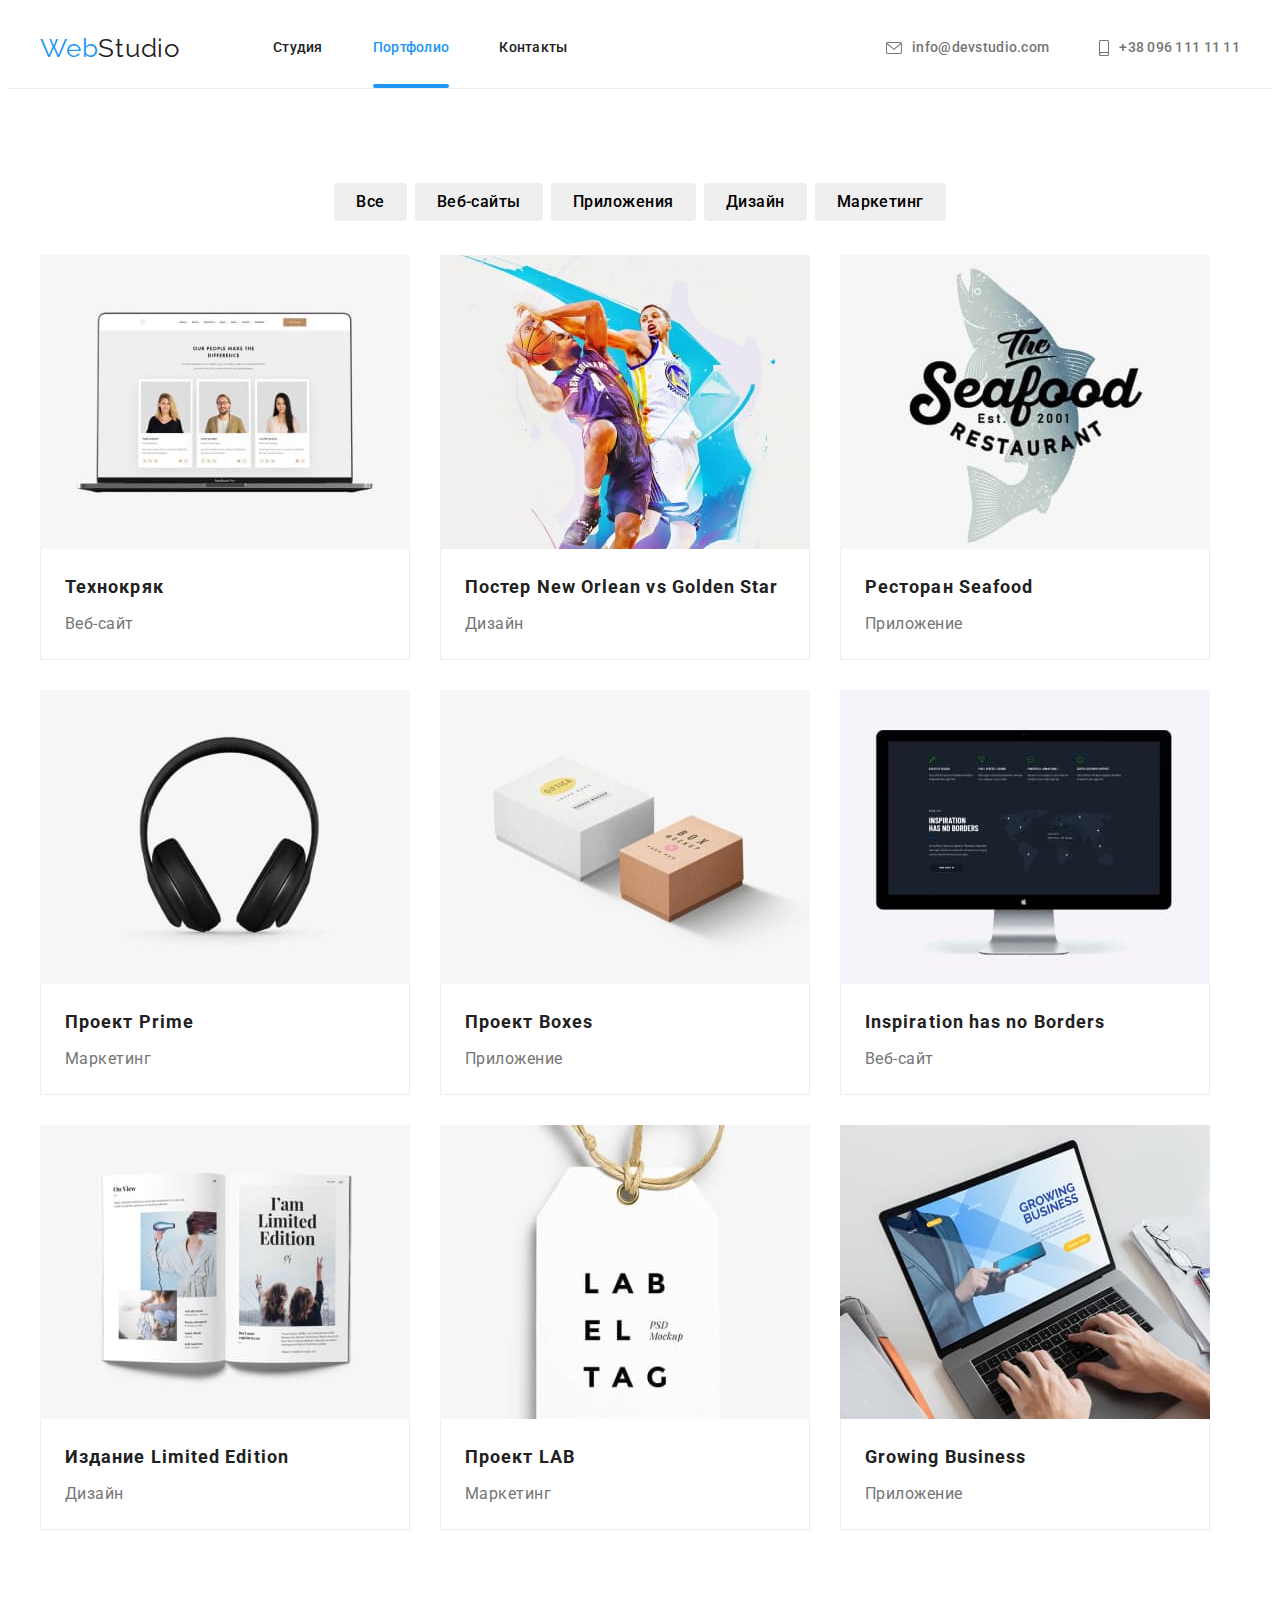
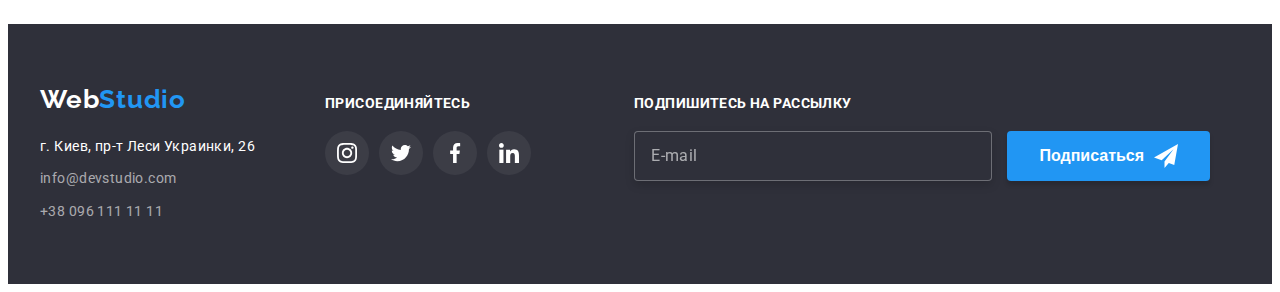
==== portfolio.html @ 56048e96 "compile to scss" ====
<!DOCTYPE html>
<html lang="ru">
<head>
    <meta charset="UTF-8">
    <meta http-equiv="X-UA-Compatible" content="IE=edge">
    <meta name="viewport" content="width=device-width, initial-scale=1.0">
    <title>Document</title>
    <link rel="preconnect" href="https://fonts.googleapis.com">
    <link rel="preconnect" href="https://fonts.gstatic.com" crossorigin>
    <link href="https://fonts.googleapis.com/css2?family=Raleway:wght@700&family=Roboto:wght@400;500;700;900&display=swap" rel="stylesheet">
    <link rel="stylesheet" href="https://cdnjs.cloudflare.com/ajax/libs/modern-normalize/1.1.0/modern-normalize.min.css" integrity="sha512-wpPYUAdjBVSE4KJnH1VR1HeZfpl1ub8YT/NKx4PuQ5NmX2tKuGu6U/JRp5y+Y8XG2tV+wKQpNHVUX03MfMFn9Q==" crossorigin="anonymous" referrerpolicy="no-referrer" />
    <link rel="stylesheet" href="./css/main.min.css">
</head>
<body class="page">
    <!--Шапка сайта-->
    <header class="page-header">
        <div class="container main-nav">
        <a href="/" class="logo link">
        <p lang="en"> <span class="logo-header">Web</span>Studio</p> 
        </a>
        <nav class="nav-list">
        <ul class="site-nav list">
            <li class="item"><a href="./index.html" class="link link-line">Студия</a></li>
            <li class="item"><a href="./portfolio.html" class="link link-line current" >Портфолио</a></li>  
            <li class="item"><a href="" class="link link-line" >Контакты</a></li>
        </ul>
        </nav>
        <ul class="phone-mail list">
            <li class="item" >
                <a class="mail-number link" href="mail:info@devstudio.com">
                    <svg class="icon-mail" width="16" height="12">
                        <use href="./images/sprite.svg#icon-envelope">
                        </use>
                    </svg>
                    info@devstudio.com</a>
            </li>
            <li class="item">
                <a class="mail-number link" href="tel:380961111111">
                        <svg class="icon-mail" width="10" height="16">
                            <use href="./images/sprite.svg#icon-smartphone">
                            </use>
                        </svg>+38 096 111 11 11</a>
            </li>
        </ul>
        </div>
    </header>
    <main>
        <!-- Фильтр -->
            <section class="section">
                <div class="container">
                <h1 hidden>portfolio</h1>
                    <ul class="button-list list">
                        <li  class="btn">
                            <button class="buttons" type="button">Все</button>
                        </li>
                        <li class="btn">
                            <button class="buttons" type="button">Веб-сайты</button>
                        </li>
                        <li class="btn">
                            <button class="buttons" type="button">Приложения</button>
                        </li>
                        <li class="btn">
                            <button class="buttons" type="button">Дизайн</button>
                        </li>
                        <li class="btn">
                            <button class="buttons" type="button">Маркетинг</button>
                        </li>
                    </ul>
        <!-- Галерея -->
            <ul class="galerry-list list">
                <li class="gallery">
                    <a class="links flex-elements" href="">
                    <div class="links-img">
                    <img src="./images-portfolio/image.jpg" alt="фото технокряк" width="370" height="294">
                    <p class="overlay">
                        Ресурс предлагает комплексные предложения с разным уровнем функционала и сервисов. Все это позволит посетителю получить исчерпывающие сведения о компании или частном лице.                    
                    </p>
                    </div>
                    <div class="names-pic">
                    <h3 class="name-pic">Технокряк</h3> 
                    <p class="kind-bussines">Веб-сайт</p>
                    </div>
                </a>
                </li>
                <li class="gallery"><a class="links flex-elements" href="">
                    <div class="links-img">
                    <img src="./images-portfolio/image1.jpg" alt="постер нба" width="370" height="294">
                    <p class="overlay">
                        Ресурс предлагает комплексные предложения с разным уровнем функционала и сервисов. Все это позволит посетителю получить исчерпывающие сведения о компании или частном лице.                    
                    </p>
                </div>
                    <div class="names-pic">
                    <h3 class="name-pic">Постер New Orlean vs Golden Star</h3>
                    <p class="kind-bussines">Дизайн</p>
                    </div>
                </a>
                </li>
                <li class="gallery"><a class="links flex-elements" href="">
                    <div class="links-img">
                    <img src="./images-portfolio/image2.jpg" alt="ресторан рыбный" width="370" height="294">
                    <p class="overlay">
                        Ресурс предлагает комплексные предложения с разным уровнем функционала и сервисов. Все это позволит посетителю получить исчерпывающие сведения о компании или частном лице.                    
                    </p>
                </div>
                    <div class="names-pic">
                    <h3 class="name-pic">Ресторан Seafood</h3>
                    <p class="kind-bussines" >Приложение</p>
                    </div>
                </a>
                </li>
                <li class="gallery"><a class="links flex-elements" href="">
                    <div class="links-img">
                    <img src="./images-portfolio/image3.jpg" alt="фото наушники" width="370" height="294">
                    <p class="overlay">
                        Ресурс предлагает комплексные предложения с разным уровнем функционала и сервисов. Все это позволит посетителю получить исчерпывающие сведения о компании или частном лице.                    
                    </p>
                </div>
                    <div class="names-pic">
                    <h3 class="name-pic">Проект Prime</h3>
                    <p class="kind-bussines" >Маркетинг</p>
                    </div>
                </a>
                </li>
                <li class="gallery"><a class="links flex-elements" href="">
                    <div class="links-img">
                    <img src="./images-portfolio/image4.jpg" alt="коробки" width="370" height="294">
                    <p class="overlay">
                        Ресурс предлагает комплексные предложения с разным уровнем функционала и сервисов. Все это позволит посетителю получить исчерпывающие сведения о компании или частном лице.                    
                    </p>
                </div>
                    <div class="names-pic">
                    <h3 class="name-pic">Проект Boxes</h3>
                    <p class="kind-bussines" >Приложение</p>
                    </div>
                </a>
                </li>
                <li class="gallery"><a class="links flex-elements" href="">
                    <div class="links-img">
                    <img src="./images-portfolio/image5.jpg" alt="компютер" width="370" height="294">
                    <p class="overlay">
                        Ресурс предлагает комплексные предложения с разным уровнем функционала и сервисов. Все это позволит посетителю получить исчерпывающие сведения о компании или частном лице.                    
                    </p>
                </div>
                    <div class="names-pic">
                    <h3 class="name-pic">Inspiration has no Borders</h3>
                    <p class="kind-bussines" >Веб-сайт</p>
                    </div>
                </a>
                </li>
                <li class="gallery"><a class="links flex-elements" href="">
                    <div class="links-img">
                    <img src="./images-portfolio/image6.jpg" alt="издание" width="370" height="294">
                    <p class="overlay">
                        Ресурс предлагает комплексные предложения с разным уровнем функционала и сервисов. Все это позволит посетителю получить исчерпывающие сведения о компании или частном лице.                    
                    </p>
                </div>
                    <div class="names-pic">
                    <h3 class="name-pic">Издание Limited Edition</h3>
                    <p class="kind-bussines" >Дизайн</p>
                    </div>
                </a>
                </li>
                <li class="gallery"><a class="links flex-elements" href="">
                    <div class="links-img">
                    <img src="./images-portfolio/image7.jpg" alt="проект лаб" width="370" height="294">
                    <p class="overlay">
                        Ресурс предлагает комплексные предложения с разным уровнем функционала и сервисов. Все это позволит посетителю получить исчерпывающие сведения о компании или частном лице.                    
                    </p>
                </div>
                    <div class="names-pic">
                    <h3 class="name-pic">Проект LAB</h3>
                    <p class="kind-bussines" >Маркетинг</p>
                    </div>
                </a>
                </li>
                <li class="gallery"><a class="links flex-elements" href="">
                    <div class="links-img">
                    <img src="./images-portfolio/image8.jpg" alt="фото ноутбука" width="370" height="294">
                    <p class="overlay">
                        Ресурс предлагает комплексные предложения с разным уровнем функционала и сервисов. Все это позволит посетителю получить исчерпывающие сведения о компании или частном лице.                    
                    </p>
                    </div>
                    <div class="names-pic">
                    <h3 class="name-pic">Growing Business</h3>
                    <p class="kind-bussines" >Приложение</p>
                    </div>
                </a>
                </li>
            </ul>
        </div>
        </section>
    </main>
    <footer class="footer">
        <div class="container foot-container">
            <div class="logo-adress-div">
        <a href="/" class="logo-footer">
            <p lang="en"> <span class="accentlogo">Web</span>Studio</p> 
        </a>
        <address class="adresses">
            <a class="street-adress link" href="https://www.google.com.ua/maps/place/%D0%B1%D1%83%D0%BB.+%D0%9B%D0%B5%D1%81%D0%B8+%D0%A3%D0%BA%D1%80%D0%B0%D0%B8%D0%BD%D0%BA%D0%B8,+26,+%D0%9A%D0%B8%D0%B5%D0%B2,+02000/@50.4258152,30.5366192,16.56z/data=!4m5!3m4!1s0x40d4cf0e033ecbe9:0x57a4dffefec77da0!8m2!3d50.4265807!4d30.5383858">
                г. Киев, пр-т Леси Украинки, 26 
            </a>
            <a href="mail:info@devstudio.com" class="contacts-footer link">info@devstudio.com</a>
            <a href="tel:380961111111" class="contacts-footer link">+38 096 111 11 11</a>
        </address>
            </div>
        <div class="come-links">
            <h2 class="come-in">присоединяйтесь</h2>
        <ul class="social-list list footer-list">
            <li class="social-list-item-footer">
                <a class="social-list-link-footer" href="">
                <svg class="social-list-icon-footer" width="20" height="20">
                    <use href="images/sprite.svg#icon-instagram">
                    </use>
                </svg>
                </a>
            </li>
            <li class="social-list-item-footer">
                <a class="social-list-link-footer" href="">
                <svg class="social-list-icon-footer" width="20" height="20">
                    <use href="images/sprite.svg#icon-twitter">
                    </use>
                </svg>
                </a>
            </li>
            <li class="social-list-item-footer">
                <a class="social-list-link-footer" href="">
                <svg class="social-list-icon-footer" width="20" height="20">
                    <use href="images/sprite.svg#icon-facebook">
                    </use>
                </svg>
                </a>
            </li>
            <li class="social-list-item-footer">
                <a class="social-list-link-footer" href="">
                <svg class="social-list-icon-footer" width="20" height="20">
                    <use href="images/sprite.svg#icon-linkedin">
                    </use>
                </svg>
                </a>
            </li>
        </ul>
        </div>
        <div class="contacts-footer">
            <form class="email-form">
                <p class="subscribe">Подпишитесь на рассылку</p>
                <label class="contact-form-email">
                    <input name="user-email" class="contact-form-input-email" placeholder="E-mail" type="text">
                </label>
                <button class="button-footer" type="button">Подписаться</button>
            </form>
        </div>
    </div>
    </footer>
</body>
</html>
---- css/main.min.css ----
:root{--primary-font-family: "Roboto", sans-serif;--secondary-font-family: "Raleway", sans-serif;--primary-text-color: #212121;--secondary-text-color: #757575;--primary-white-color: #FFFFFF;--primary-bcg-color: #2F303A;--accent-color: #2196F3;--secondary-accent-color: #188CE8;--secondary-bcg-color: #F5F4FA;--primary-border-color: #EEEEEE;--primary-icon-color: #AFB1B8}.visually-hidden{position:absolute;width:1px;height:1px;margin:-1px;border:0;padding:0;white-space:nowrap;clip-path:inset(100%);clip:rect(0 0 0 0);overflow:hidden}h1,h2,h3,h4,h5,h6,p,ul{margin-top:0;margin-bottom:0;padding-left:0}img{display:block}.adresses{display:flex;flex-direction:column;font-style:normal;margin-top:20px}.list{padding:0;margin:0;list-style:none}.link{text-decoration:none}.section{padding-top:94px;padding-bottom:94px}.container{margin-left:auto;margin-right:auto;width:1200px;padding:0 15px}.logo{color:var(--primary-text-color);font-family:Raleway, sans-serif;font-size:26px;line-height:1.19;letter-spacing:0.03em;text-decoration:none}.logo-header{color:var(--accent-color);text-decoration:none}.button{color:var(--primary-white-color);background-color:var(--accent-color);font-weight:bold;font-size:16px;line-height:1.87;text-align:center;cursor:pointer;box-shadow:0px 4px 4px rgba(0,0,0,0.15);border-radius:4px;padding:10px 32px;min-width:200px;border:none}.button:hover,.button:focus{transition:500ms cubic-bezier(0.4, 0, 0.2, 1);background-color:var(--secondary-accent-color)}.social-list{justify-content:center;display:flex}.social-list-link{display:flex;align-items:center;justify-content:center;width:44px;height:44px;background-color:var(--primary-white-color);border-radius:50%;transition:background-color 250ms cubic-bezier(0.4, 0, 0.2, 1)}.social-list-item:not(:last-child){margin-right:10px}.social-list-icon{fill:var(--primary-icon-color);transition:fill 250ms cubic-bezier(0.4, 0, 0.2, 1)}.social-list-link:hover,.social-list-link:focus{transition:250ms cubic-bezier(0.4, 0, 0.2, 1);background-color:var(--accent-color)}.social-list-link:hover .social-list-icon,.social-list-link:focus .social-list-icon{transition:250ms cubic-bezier(0.4, 0, 0.2, 1);fill:var(--primary-white-color)}.hero-title{color:var(--primary-white-color);font-weight:900;font-size:44px;line-height:1.36;text-align:center;letter-spacing:0.06em;text-transform:uppercase;width:696px;margin:0 auto;margin-bottom:30px}.title{margin-top:0;margin-bottom:10px;color:var(--primary-text-color);font-weight:bold;letter-spacing:0.03em;text-transform:uppercase;font-size:14px}.text{margin-top:0;margin-bottom:0;font-size:14px;line-height:1.7;letter-spacing:0.03em}.page{background-color:var(--primary-white-color);color:var(--secondary-text-color);font-family:var(--primary-font-family);font-size:14px;line-height:1.14;letter-spacing:0.02em}.page-header{border-bottom:1px solid #ECECEC}.main-nav{display:flex;align-items:center}.site-nav .link:hover,.site-nav .link:focus{color:var(--accent-color)}.site-nav .link .current{color:var(--accent-color)}.site-nav .item:not(:last-child){margin-right:50px}.site-nav{display:flex;font-weight:500;letter-spacing:0.02em;text-decoration:none}.nav-list{margin-left:93px}.mail-number{display:flex;color:var(--secondary-text-color);font-weight:500;text-decoration:none;padding-top:32px;padding-bottom:32px;display:flex;align-items:center;transition:color 250ms cubic-bezier(0.4, 0, 0.2, 1)}.mail-number:hover .icon-mail,.mail-number:focus .icon-mail{fill:var(--accent-color)}.mail-number:hover,.mail-number:focus{color:var(--accent-color);transition:250ms cubic-bezier(0.4, 0, 0.2, 1)}.phone-mail{display:flex;margin-left:auto}.phone-mail .item+.item{margin-left:50px}.item{display:flex;color:var(--secondary-text-color);align-items:center}.hero{text-align:center;background-color:var(--primary-bcg-color);padding:200px 0;max-width:1600px;height:600px;margin-left:auto;margin-right:auto;background-image:linear-gradient(to right, rgba(47,48,58,0.4), rgba(47,48,58,0.4)),url("../images/image hero.jpg");background-repeat:no-repeat;background-position:center;background-size:cover;background-color:#C4C4C4}.service-title{color:var(--primary-text-color);font-weight:bold;font-size:36px;line-height:1.17;text-align:center;letter-spacing:0.03em;text-decoration:none;margin-top:0;margin-bottom:50px}.team-title{color:var(--primary-text-color);background-color:var(--secondary-bcg-color);font-weight:bold;font-size:36px;line-height:1.17;text-align:center;letter-spacing:0.03em;margin-bottom:50px}.backdrop{position:fixed;top:0;left:0;width:100vw;height:100vh;background-color:rgba(0,0,0,0.2);transition:opacity 250ms cubic-bezier(0.4, 0, 0.2, 1),visibility 250ms cubic-bezier(0.4, 0, 0.2, 1)}.backdrop.is-hidden{opacity:0;visibility:hidden;pointer-events:none}.modal{position:absolute;top:50%;left:50%;transform:translate(-50%, -50%);width:528px;height:581px;background-color:#fff;padding:40px}.modal-close-btn{position:absolute;top:8px;right:8px;width:30px;height:30px;border-radius:50%;border:1px solid #0000001A;background-color:transparent;padding:0;display:flex;justify-content:center;align-items:center;cursor:pointer}.modal-close-icon:hover,.modal-close-icon:focus{fill:var(--accent-color)}.modal-close-btn:hover,.modal-close-btn:focus{fill:var(--accent-color)}.form-head{font-family:'Roboto';font-style:normal;font-weight:700;font-size:20px;line-height:23px;text-align:center;letter-spacing:0.03em;margin-bottom:12px;color:#212121}.contact-form-field{display:block;margin-bottom:10px}.contact-form-input{width:100%;height:40px;border:1px solid rgba(33,33,33,0.2);border-radius:4px;padding-left:42px;cursor:pointer;transition:border-color 250ms cubic-bezier(0.4, 0, 0.2, 1);margin-top:4px}.contact-form-input:hover,.contact-form-input:focus{outline:none;border-color:var(--accent-color)}.contact-form-input:hover+.contact-form-icon,.contact-form-input:focus+.contact-form-icon{fill:var(--accent-color)}.contact-form-input-wrapper{margin-top:4px;position:relative}.contact-form-checkbox-wrapper{margin-bottom:30px}.contact-form-icon{position:absolute;top:50%;left:12px;transform:translateY(-50%);transition:fill 250ms cubic-bezier(0.4, 0, 0.2, 1)}.contacts-name-modal{font-family:'Roboto';font-style:normal;font-weight:400;font-size:12px;line-height:14px;letter-spacing:0.01em;color:#757575}.contact-form-message{width:100%;height:120px;margin-top:4px;padding:12px 16px;resize:none;border:1px solid rgba(33,33,33,0.2);box-sizing:border-box;border-radius:4px;outline:none;transition:border-color 250ms cubic-bezier(0.4, 0, 0.2, 1)}.contact-form-message:hover,.contact-form-message:focus{border-color:var(--accent-color)}.contact-form-message::placeholder{font-family:'Roboto';font-style:normal;font-weight:400;font-size:12px;line-height:14px;letter-spacing:0.01em;color:rgba(117,117,117,0.5)}.contact-form-checkbox-label{display:flex;justify-content:center;font-family:'Roboto';font-style:normal;font-weight:400;font-size:14px;line-height:24px;display:flex;align-items:center;letter-spacing:0.03em;color:#757575}.contact-form-checkbox:checked+.contact-form-checkbox-label::before{background-image:url("../images/icon-check.svg");background-color:var(--accent-color)}.akt{color:var(--accent-color)}.contact-form-checkbox-label::before{border:2px solid #212121;display:inline-block;content:"";width:16px;height:16px;cursor:pointer;margin-right:8px}.contact-form-checkbox:focus+.contact-form-checkbox-label::before{border:2px solid var(--accent-color)}.contact-form-submit-btn{display:block;margin:0 auto;color:var(--primary-white-color);background-color:var(--accent-color);font-weight:bold;font-size:16px;line-height:1.87;text-align:center;cursor:pointer;box-shadow:0px 4px 4px rgba(0,0,0,0.15);border-radius:4px;padding:10px 32px;min-width:200px;border:none}.contact-form-submit-btn:hover,.contact-form-submit-btn:focus{transition:500ms cubic-bezier(0.4, 0, 0.2, 1);background-color:var(--secondary-accent-color)}.button-list{color:var(--primary-text-color);font-weight:500;font-size:16px;line-height:1.62;letter-spacing:0.03em;display:flex;margin-bottom:34px;justify-content:center}.buttons{font-family:inherit;font-weight:500;font-size:16px;line-height:1.62;text-align:center;letter-spacing:0.03em;cursor:pointer;border:none;padding:6px 22px;border-radius:4px;transition:box-shadow 250ms cubic-bezier(0.4, 0, 0.2, 1),color 250ms cubic-bezier(0.4, 0, 0.2, 1),bacground-color 250ms cubic-bezier(0.4, 0, 0.2, 1)}.galerry-list{display:flex;flex-wrap:wrap}.flex-elements{display:block;width:370px}.name-pic{color:var(--primary-text-color);font-weight:bold;font-size:18px;line-height:2;letter-spacing:0.06em;margin-bottom:4px}.names-pic{padding-top:20px;padding-bottom:20px;padding-left:24px;padding-right:24px;border-bottom:1px solid var(--primary-border-color);border-left:1px solid var(--primary-border-color);border-right:1px solid var(--primary-border-color)}.flex-elements:hover{transition:250ms cubic-bezier(0.4, 0, 0.2, 1);box-shadow:0px 1px 1px rgba(0,0,0,0.12),0px 4px 4px rgba(0,0,0,0.06),1px 4px 6px rgba(0,0,0,0.16)}.gallery:not(:nth-child(3n)){margin-right:30px}.gallery:nth-last-child(-n+3){margin-bottom:0}.gallery{margin-bottom:30px}.overlay{position:absolute;padding:63px 24px;text-align:center;width:100%;height:100%;top:0;left:0;height:294px;width:100%;overflow:hidden;background:rgba(33,150,243,0.9);font-weight:400;font-size:18px;line-height:28px;letter-spacing:0.03em;color:#FFFFFF;transform:translateY(100%);transition:opasity 250ms cubic-bezier(0.4, 0, 0.2, 1)}.links:hover .overlay,.links:focus .overlay{transform:translateY(0%)}.links-img{position:relative;overflow:hidden}.kind-bussines{color:var(--secondary-text-color);font-size:16px;line-height:1.87;letter-spacing:0.03em}.links{text-decoration:none;transition:box-shadow 250ms cubic-bezier(0.4, 0, 0.2, 1)}.buttons:hover,.buttons:focus{background-color:var(--secondary-accent-color);color:var(--primary-white-color);background:#2196F3;box-shadow:0px 3px 1px rgba(0,0,0,0.1),0px 1px 2px rgba(0,0,0,0.08),0px 2px 2px rgba(0,0,0,0.12);border-radius:4px;transition:250ms cubic-bezier(0.4, 0, 0.2, 1)}.btn{border:none}.btn:not(:last-child){margin-right:8px}.site-nav .link{display:block;padding-top:32px;padding-bottom:32px;color:var(--primary-text-color);font-weight:500;transition:color 250ms cubic-bezier(0.4, 0, 0.2, 1)}.site-nav .link.current{color:var(--accent-color)}.link-line{position:relative}.link-line.current::after{content:'';display:block;width:100%;height:4px;background:#2196F3;border-radius:2px;left:0;bottom:0;position:absolute}.icon-mail{margin-right:10px;fill:currentColor}.footer{background-color:var(--primary-bcg-color);padding:60px 0}.logo-footer{color:var(--accent-color);font-family:Raleway;font-weight:bold;font-size:26px;line-height:1.19;letter-spacing:0.03em;text-decoration:none}.street-adress{font-style:normal;color:var(--primary-white-color);font-size:14px;line-height:1.7;letter-spacing:0.03em;margin-bottom:9px}.come-in{font-family:Roboto;font-style:normal;font-weight:bold;font-size:14px;line-height:16px;letter-spacing:0.03em;text-transform:uppercase;color:var(--primary-white-color)}.foot-container{display:flex;align-items:baseline}.logo-adress-div{flex-direction:column;margin-right:70px}.come-links{display:flex;flex-direction:column;margin-right:93px}.come-in{margin-bottom:20px}.social-list-item-footer{margin-right:10px}.social-list-link-footer{display:flex;align-items:center;justify-content:center;width:44px;height:44px;background-color:#ffffff10;border-radius:50%;transition:background-color 250ms cubic-bezier(0.4, 0, 0.2, 1)}.social-list-icon-footer{fill:var(--primary-white-color);transition:250ms cubic-bezier(0.4, 0, 0.2, 1)}.social-list-link-footer:hover,.social-list-link-footer:focus{transition:250ms cubic-bezier(0.4, 0, 0.2, 1);background-color:var(--accent-color)}.contacts-footer{font-size:14px;line-height:1.7;letter-spacing:0.03em;color:rgba(255,255,255,0.6)}.contacts-footer:not(:last-child){margin-bottom:9px}.accentlogo{color:var(--primary-white-color)}.subscribe{font-family:'Roboto';font-style:normal;font-weight:700;font-size:14px;line-height:16px;letter-spacing:0.03em;text-transform:uppercase;margin-bottom:20px;color:#FFFFFF}.button-footer{display:inline-flex;color:var(--primary-white-color);background-color:var(--accent-color);font-weight:bold;font-size:16px;line-height:1.87;text-align:center;cursor:pointer;box-shadow:0px 4px 4px rgba(0,0,0,0.15);border-radius:4px;padding:10px 32px;min-width:200px;border:none;align-items:center}.button-footer:hover,.button-footer:focus{transition:250ms cubic-bezier(0.4, 0, 0.2, 1);background-color:var(--secondary-accent-color)}.img-send{margin-left:10px}.contact-form-input-email{background-color:var(--primary-bcg-color);border:1px solid rgba(255,255,255,0.3);box-sizing:border-box;filter:drop-shadow(0px 4px 4px rgba(0,0,0,0.15));border-radius:4px}.contact-form-input-email{width:358px;height:50px;padding-left:16px;margin-right:12px;color:var(--primary-white-color)}.contact-form-input-email::placeholder{font-family:'Roboto';font-style:normal;font-weight:400;font-size:16px;line-height:20px;display:flex;align-items:center;letter-spacing:0.03em;color:rgba(255,255,255,0.6)}.button-footer::after{background-image:url("../images/icon-send.svg");width:24px;height:24px;content:"";display:inline-block;margin-left:10px}.quality-list{color:var(--secondary-text-color);display:flex;align-items:center}.thumb{background:#F5F4FA;border-radius:4px;margin-bottom:30px;display:flex;align-items:center;justify-content:center;height:120px}.quality{padding-bottom:0}.quality-list .text{font-size:14px;line-height:1.7;letter-spacing:0.03em}.title-text{margin-right:30px}.title-text:last-child{margin-right:0}.fon-text{color:#FFFFFF;padding:27px 82px;text-align:center;position:absolute;height:70px;width:100%;bottom:0;left:0;background:rgba(47,48,58,0.8);font-weight:700;font-size:14px;line-height:16px;text-transform:uppercase}.img-apps-list{position:relative}.img-apps{position:relative}.list-image{display:flex;justify-content:space-between}.images-comp:not(:last-child){margin-right:30px}.our-team{background-color:var(--secondary-bcg-color)}.teammate{color:var(--primary-text-color);font-weight:500;font-size:16px;line-height:1.18;text-align:center;letter-spacing:0.03em;margin-bottom:10px}.teammates{padding-top:30px;padding-bottom:30px}.team{display:flex;justify-content:space-between}.team-img{margin-right:30px}.list-command{width:270px;background-color:var(--primary-white-color);margin-right:30px;filter:drop-shadow(0px 4px 4px rgba(0,0,0,0.25))}.position{color:var(--secondary-text-color);font-size:16px;line-height:1.18;text-align:center;letter-spacing:0.03em;margin-bottom:16px}.actions{display:flex;list-style:none;justify-content:center}.icons{color:#AFB1B8;border:1px solid #AFB1B8;border-radius:4px;padding-left:32px;padding-right:32px;padding-top:16px;padding-bottom:16px;display:block;transition:color 250ms cubic-bezier(0.4, 0, 0.2, 1),background-color 250ms cubic-bezier(0.4, 0, 0.2, 1)}.icons:hover,.icons:focus{transition:250ms cubic-bezier(0.4, 0, 0.2, 1);color:var(--accent-color);border-color:var(--accent-color);filter:drop-shadow(0px 4px 4px rgba(0,0,0,0.25))}.icons-list{fill:currentColor}.icons-item:not(:last-child){margin-right:30px}
/*# sourceMappingURL=main.min.css.map */
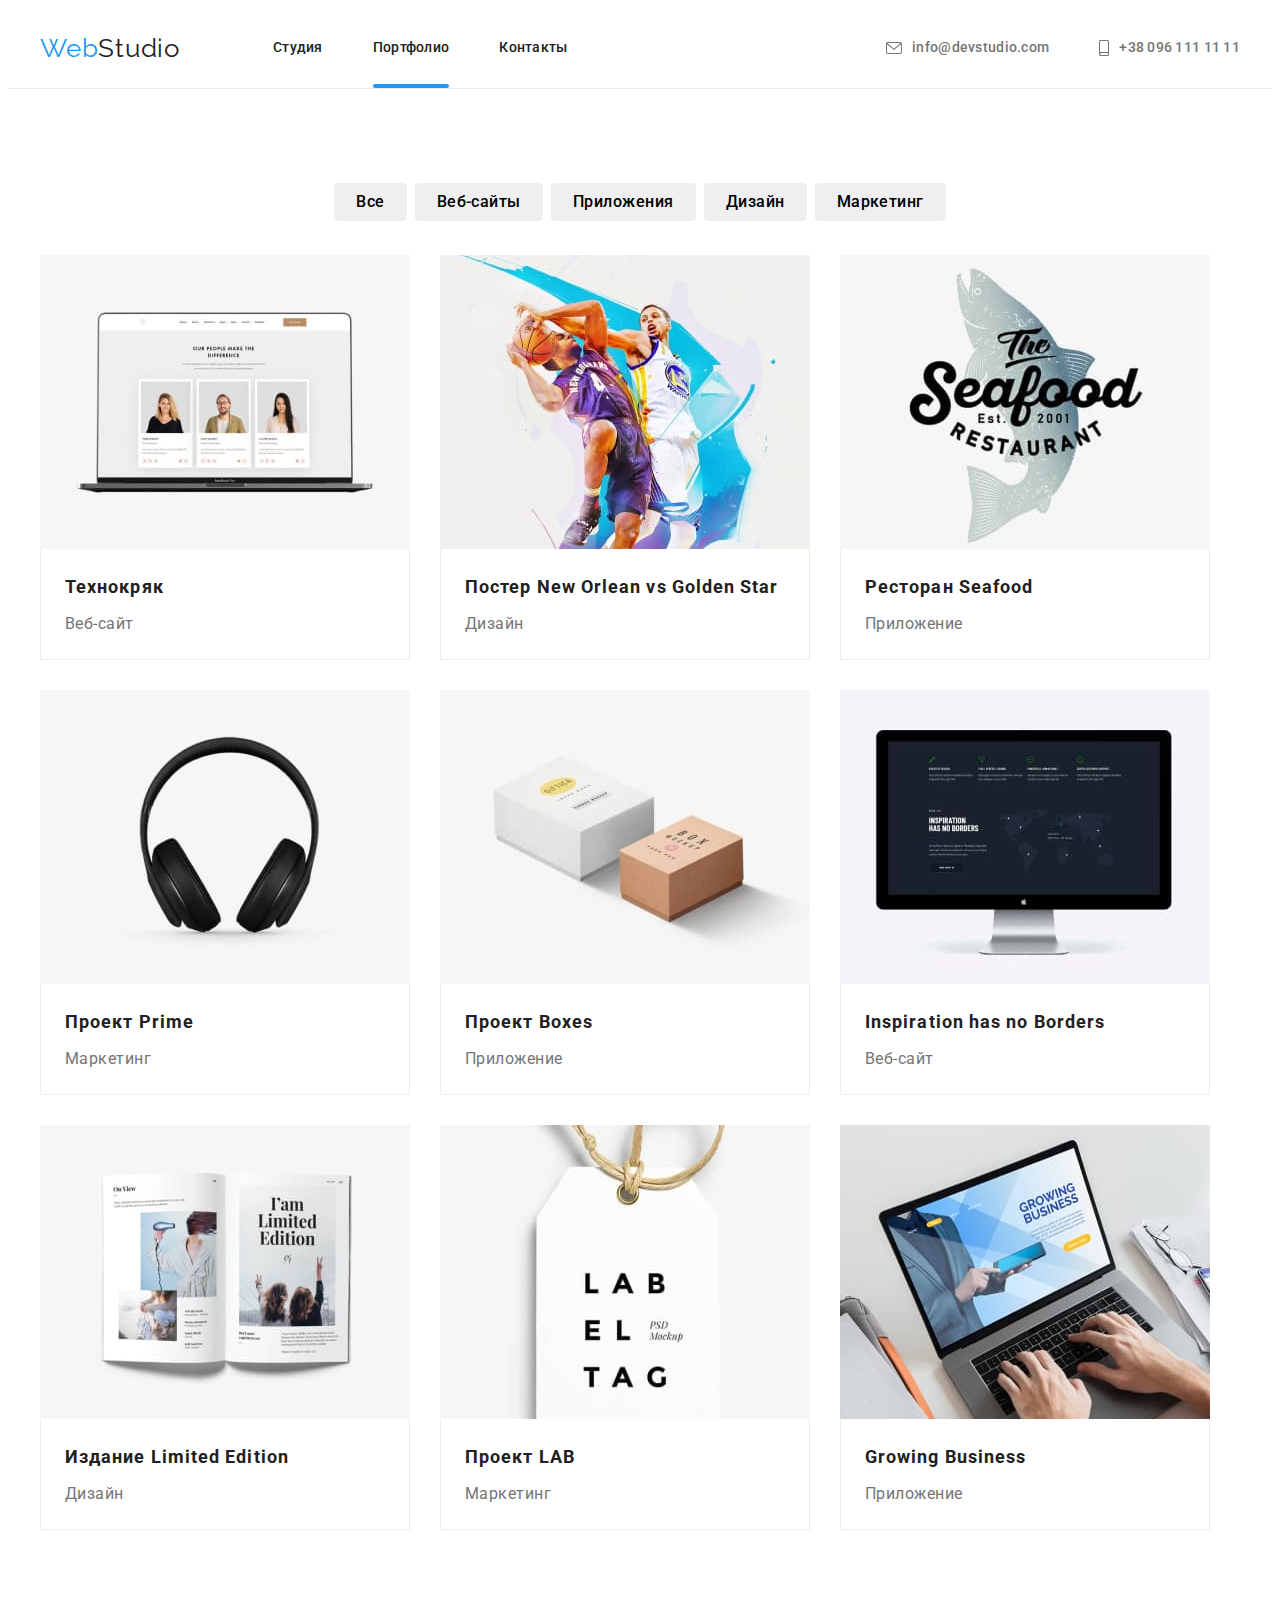
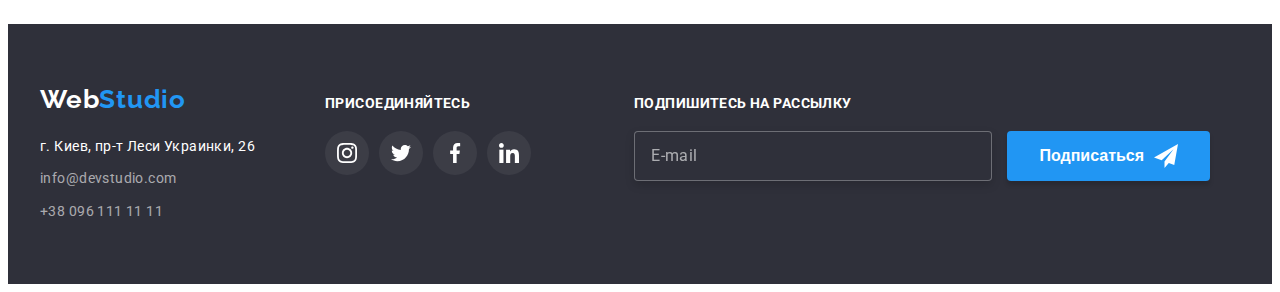
==== commit 6dfb72d2: "BEM" ====
--- a/portfolio.html
+++ b/portfolio.html
@@ -13,29 +13,29 @@
 </head>
 <body class="page">
     <!--Шапка сайта-->
-    <header class="page-header">
+    <header class="header">
         <div class="container main-nav">
         <a href="/" class="logo link">
-        <p lang="en"> <span class="logo-header">Web</span>Studio</p> 
+        <p lang="en"> <span class="logo__img">Web</span>Studio</p> 
         </a>
-        <nav class="nav-list">
+        <nav class="navigation">
         <ul class="site-nav list">
-            <li class="item"><a href="./index.html" class="link link-line">Студия</a></li>
-            <li class="item"><a href="./portfolio.html" class="link link-line current" >Портфолио</a></li>  
-            <li class="item"><a href="" class="link link-line" >Контакты</a></li>
+            <li class="site-nav__item"><a href="./index.html" class="site-nav__link link">Студия</a></li>
+            <li class="site-nav__item"><a href="./portfolio.html" class="site-nav__link link current" >Портфолио</a></li>  
+            <li class="site-nav__item"><a href="" class="site-nav__link link" >Контакты</a></li>
         </ul>
         </nav>
         <ul class="phone-mail list">
-            <li class="item" >
-                <a class="mail-number link" href="mail:info@devstudio.com">
+            <li class="phone-mail__item" >
+                <a class="header__mail-number link" href="mail:info@devstudio.com">
                     <svg class="icon-mail" width="16" height="12">
                         <use href="./images/sprite.svg#icon-envelope">
                         </use>
                     </svg>
                     info@devstudio.com</a>
             </li>
-            <li class="item">
-                <a class="mail-number link" href="tel:380961111111">
+            <li class="phone-mail__item">
+                <a class="header__mail-number link" href="tel:380961111111">
                         <svg class="icon-mail" width="10" height="16">
                             <use href="./images/sprite.svg#icon-smartphone">
                             </use>
--- a/css/main.min.css
+++ b/css/main.min.css
@@ -1,2 +1,2 @@
-:root{--primary-font-family: "Roboto", sans-serif;--secondary-font-family: "Raleway", sans-serif;--primary-text-color: #212121;--secondary-text-color: #757575;--primary-white-color: #FFFFFF;--primary-bcg-color: #2F303A;--accent-color: #2196F3;--secondary-accent-color: #188CE8;--secondary-bcg-color: #F5F4FA;--primary-border-color: #EEEEEE;--primary-icon-color: #AFB1B8}.visually-hidden{position:absolute;width:1px;height:1px;margin:-1px;border:0;padding:0;white-space:nowrap;clip-path:inset(100%);clip:rect(0 0 0 0);overflow:hidden}h1,h2,h3,h4,h5,h6,p,ul{margin-top:0;margin-bottom:0;padding-left:0}img{display:block}.adresses{display:flex;flex-direction:column;font-style:normal;margin-top:20px}.list{padding:0;margin:0;list-style:none}.link{text-decoration:none}.section{padding-top:94px;padding-bottom:94px}.container{margin-left:auto;margin-right:auto;width:1200px;padding:0 15px}.logo{color:var(--primary-text-color);font-family:Raleway, sans-serif;font-size:26px;line-height:1.19;letter-spacing:0.03em;text-decoration:none}.logo-header{color:var(--accent-color);text-decoration:none}.button{color:var(--primary-white-color);background-color:var(--accent-color);font-weight:bold;font-size:16px;line-height:1.87;text-align:center;cursor:pointer;box-shadow:0px 4px 4px rgba(0,0,0,0.15);border-radius:4px;padding:10px 32px;min-width:200px;border:none}.button:hover,.button:focus{transition:500ms cubic-bezier(0.4, 0, 0.2, 1);background-color:var(--secondary-accent-color)}.social-list{justify-content:center;display:flex}.social-list-link{display:flex;align-items:center;justify-content:center;width:44px;height:44px;background-color:var(--primary-white-color);border-radius:50%;transition:background-color 250ms cubic-bezier(0.4, 0, 0.2, 1)}.social-list-item:not(:last-child){margin-right:10px}.social-list-icon{fill:var(--primary-icon-color);transition:fill 250ms cubic-bezier(0.4, 0, 0.2, 1)}.social-list-link:hover,.social-list-link:focus{transition:250ms cubic-bezier(0.4, 0, 0.2, 1);background-color:var(--accent-color)}.social-list-link:hover .social-list-icon,.social-list-link:focus .social-list-icon{transition:250ms cubic-bezier(0.4, 0, 0.2, 1);fill:var(--primary-white-color)}.hero-title{color:var(--primary-white-color);font-weight:900;font-size:44px;line-height:1.36;text-align:center;letter-spacing:0.06em;text-transform:uppercase;width:696px;margin:0 auto;margin-bottom:30px}.title{margin-top:0;margin-bottom:10px;color:var(--primary-text-color);font-weight:bold;letter-spacing:0.03em;text-transform:uppercase;font-size:14px}.text{margin-top:0;margin-bottom:0;font-size:14px;line-height:1.7;letter-spacing:0.03em}.page{background-color:var(--primary-white-color);color:var(--secondary-text-color);font-family:var(--primary-font-family);font-size:14px;line-height:1.14;letter-spacing:0.02em}.page-header{border-bottom:1px solid #ECECEC}.main-nav{display:flex;align-items:center}.site-nav .link:hover,.site-nav .link:focus{color:var(--accent-color)}.site-nav .link .current{color:var(--accent-color)}.site-nav .item:not(:last-child){margin-right:50px}.site-nav{display:flex;font-weight:500;letter-spacing:0.02em;text-decoration:none}.nav-list{margin-left:93px}.mail-number{display:flex;color:var(--secondary-text-color);font-weight:500;text-decoration:none;padding-top:32px;padding-bottom:32px;display:flex;align-items:center;transition:color 250ms cubic-bezier(0.4, 0, 0.2, 1)}.mail-number:hover .icon-mail,.mail-number:focus .icon-mail{fill:var(--accent-color)}.mail-number:hover,.mail-number:focus{color:var(--accent-color);transition:250ms cubic-bezier(0.4, 0, 0.2, 1)}.phone-mail{display:flex;margin-left:auto}.phone-mail .item+.item{margin-left:50px}.item{display:flex;color:var(--secondary-text-color);align-items:center}.hero{text-align:center;background-color:var(--primary-bcg-color);padding:200px 0;max-width:1600px;height:600px;margin-left:auto;margin-right:auto;background-image:linear-gradient(to right, rgba(47,48,58,0.4), rgba(47,48,58,0.4)),url("../images/image hero.jpg");background-repeat:no-repeat;background-position:center;background-size:cover;background-color:#C4C4C4}.service-title{color:var(--primary-text-color);font-weight:bold;font-size:36px;line-height:1.17;text-align:center;letter-spacing:0.03em;text-decoration:none;margin-top:0;margin-bottom:50px}.team-title{color:var(--primary-text-color);background-color:var(--secondary-bcg-color);font-weight:bold;font-size:36px;line-height:1.17;text-align:center;letter-spacing:0.03em;margin-bottom:50px}.backdrop{position:fixed;top:0;left:0;width:100vw;height:100vh;background-color:rgba(0,0,0,0.2);transition:opacity 250ms cubic-bezier(0.4, 0, 0.2, 1),visibility 250ms cubic-bezier(0.4, 0, 0.2, 1)}.backdrop.is-hidden{opacity:0;visibility:hidden;pointer-events:none}.modal{position:absolute;top:50%;left:50%;transform:translate(-50%, -50%);width:528px;height:581px;background-color:#fff;padding:40px}.modal-close-btn{position:absolute;top:8px;right:8px;width:30px;height:30px;border-radius:50%;border:1px solid #0000001A;background-color:transparent;padding:0;display:flex;justify-content:center;align-items:center;cursor:pointer}.modal-close-icon:hover,.modal-close-icon:focus{fill:var(--accent-color)}.modal-close-btn:hover,.modal-close-btn:focus{fill:var(--accent-color)}.form-head{font-family:'Roboto';font-style:normal;font-weight:700;font-size:20px;line-height:23px;text-align:center;letter-spacing:0.03em;margin-bottom:12px;color:#212121}.contact-form-field{display:block;margin-bottom:10px}.contact-form-input{width:100%;height:40px;border:1px solid rgba(33,33,33,0.2);border-radius:4px;padding-left:42px;cursor:pointer;transition:border-color 250ms cubic-bezier(0.4, 0, 0.2, 1);margin-top:4px}.contact-form-input:hover,.contact-form-input:focus{outline:none;border-color:var(--accent-color)}.contact-form-input:hover+.contact-form-icon,.contact-form-input:focus+.contact-form-icon{fill:var(--accent-color)}.contact-form-input-wrapper{margin-top:4px;position:relative}.contact-form-checkbox-wrapper{margin-bottom:30px}.contact-form-icon{position:absolute;top:50%;left:12px;transform:translateY(-50%);transition:fill 250ms cubic-bezier(0.4, 0, 0.2, 1)}.contacts-name-modal{font-family:'Roboto';font-style:normal;font-weight:400;font-size:12px;line-height:14px;letter-spacing:0.01em;color:#757575}.contact-form-message{width:100%;height:120px;margin-top:4px;padding:12px 16px;resize:none;border:1px solid rgba(33,33,33,0.2);box-sizing:border-box;border-radius:4px;outline:none;transition:border-color 250ms cubic-bezier(0.4, 0, 0.2, 1)}.contact-form-message:hover,.contact-form-message:focus{border-color:var(--accent-color)}.contact-form-message::placeholder{font-family:'Roboto';font-style:normal;font-weight:400;font-size:12px;line-height:14px;letter-spacing:0.01em;color:rgba(117,117,117,0.5)}.contact-form-checkbox-label{display:flex;justify-content:center;font-family:'Roboto';font-style:normal;font-weight:400;font-size:14px;line-height:24px;display:flex;align-items:center;letter-spacing:0.03em;color:#757575}.contact-form-checkbox:checked+.contact-form-checkbox-label::before{background-image:url("../images/icon-check.svg");background-color:var(--accent-color)}.akt{color:var(--accent-color)}.contact-form-checkbox-label::before{border:2px solid #212121;display:inline-block;content:"";width:16px;height:16px;cursor:pointer;margin-right:8px}.contact-form-checkbox:focus+.contact-form-checkbox-label::before{border:2px solid var(--accent-color)}.contact-form-submit-btn{display:block;margin:0 auto;color:var(--primary-white-color);background-color:var(--accent-color);font-weight:bold;font-size:16px;line-height:1.87;text-align:center;cursor:pointer;box-shadow:0px 4px 4px rgba(0,0,0,0.15);border-radius:4px;padding:10px 32px;min-width:200px;border:none}.contact-form-submit-btn:hover,.contact-form-submit-btn:focus{transition:500ms cubic-bezier(0.4, 0, 0.2, 1);background-color:var(--secondary-accent-color)}.button-list{color:var(--primary-text-color);font-weight:500;font-size:16px;line-height:1.62;letter-spacing:0.03em;display:flex;margin-bottom:34px;justify-content:center}.buttons{font-family:inherit;font-weight:500;font-size:16px;line-height:1.62;text-align:center;letter-spacing:0.03em;cursor:pointer;border:none;padding:6px 22px;border-radius:4px;transition:box-shadow 250ms cubic-bezier(0.4, 0, 0.2, 1),color 250ms cubic-bezier(0.4, 0, 0.2, 1),bacground-color 250ms cubic-bezier(0.4, 0, 0.2, 1)}.galerry-list{display:flex;flex-wrap:wrap}.flex-elements{display:block;width:370px}.name-pic{color:var(--primary-text-color);font-weight:bold;font-size:18px;line-height:2;letter-spacing:0.06em;margin-bottom:4px}.names-pic{padding-top:20px;padding-bottom:20px;padding-left:24px;padding-right:24px;border-bottom:1px solid var(--primary-border-color);border-left:1px solid var(--primary-border-color);border-right:1px solid var(--primary-border-color)}.flex-elements:hover{transition:250ms cubic-bezier(0.4, 0, 0.2, 1);box-shadow:0px 1px 1px rgba(0,0,0,0.12),0px 4px 4px rgba(0,0,0,0.06),1px 4px 6px rgba(0,0,0,0.16)}.gallery:not(:nth-child(3n)){margin-right:30px}.gallery:nth-last-child(-n+3){margin-bottom:0}.gallery{margin-bottom:30px}.overlay{position:absolute;padding:63px 24px;text-align:center;width:100%;height:100%;top:0;left:0;height:294px;width:100%;overflow:hidden;background:rgba(33,150,243,0.9);font-weight:400;font-size:18px;line-height:28px;letter-spacing:0.03em;color:#FFFFFF;transform:translateY(100%);transition:opasity 250ms cubic-bezier(0.4, 0, 0.2, 1)}.links:hover .overlay,.links:focus .overlay{transform:translateY(0%)}.links-img{position:relative;overflow:hidden}.kind-bussines{color:var(--secondary-text-color);font-size:16px;line-height:1.87;letter-spacing:0.03em}.links{text-decoration:none;transition:box-shadow 250ms cubic-bezier(0.4, 0, 0.2, 1)}.buttons:hover,.buttons:focus{background-color:var(--secondary-accent-color);color:var(--primary-white-color);background:#2196F3;box-shadow:0px 3px 1px rgba(0,0,0,0.1),0px 1px 2px rgba(0,0,0,0.08),0px 2px 2px rgba(0,0,0,0.12);border-radius:4px;transition:250ms cubic-bezier(0.4, 0, 0.2, 1)}.btn{border:none}.btn:not(:last-child){margin-right:8px}.site-nav .link{display:block;padding-top:32px;padding-bottom:32px;color:var(--primary-text-color);font-weight:500;transition:color 250ms cubic-bezier(0.4, 0, 0.2, 1)}.site-nav .link.current{color:var(--accent-color)}.link-line{position:relative}.link-line.current::after{content:'';display:block;width:100%;height:4px;background:#2196F3;border-radius:2px;left:0;bottom:0;position:absolute}.icon-mail{margin-right:10px;fill:currentColor}.footer{background-color:var(--primary-bcg-color);padding:60px 0}.logo-footer{color:var(--accent-color);font-family:Raleway;font-weight:bold;font-size:26px;line-height:1.19;letter-spacing:0.03em;text-decoration:none}.street-adress{font-style:normal;color:var(--primary-white-color);font-size:14px;line-height:1.7;letter-spacing:0.03em;margin-bottom:9px}.come-in{font-family:Roboto;font-style:normal;font-weight:bold;font-size:14px;line-height:16px;letter-spacing:0.03em;text-transform:uppercase;color:var(--primary-white-color)}.foot-container{display:flex;align-items:baseline}.logo-adress-div{flex-direction:column;margin-right:70px}.come-links{display:flex;flex-direction:column;margin-right:93px}.come-in{margin-bottom:20px}.social-list-item-footer{margin-right:10px}.social-list-link-footer{display:flex;align-items:center;justify-content:center;width:44px;height:44px;background-color:#ffffff10;border-radius:50%;transition:background-color 250ms cubic-bezier(0.4, 0, 0.2, 1)}.social-list-icon-footer{fill:var(--primary-white-color);transition:250ms cubic-bezier(0.4, 0, 0.2, 1)}.social-list-link-footer:hover,.social-list-link-footer:focus{transition:250ms cubic-bezier(0.4, 0, 0.2, 1);background-color:var(--accent-color)}.contacts-footer{font-size:14px;line-height:1.7;letter-spacing:0.03em;color:rgba(255,255,255,0.6)}.contacts-footer:not(:last-child){margin-bottom:9px}.accentlogo{color:var(--primary-white-color)}.subscribe{font-family:'Roboto';font-style:normal;font-weight:700;font-size:14px;line-height:16px;letter-spacing:0.03em;text-transform:uppercase;margin-bottom:20px;color:#FFFFFF}.button-footer{display:inline-flex;color:var(--primary-white-color);background-color:var(--accent-color);font-weight:bold;font-size:16px;line-height:1.87;text-align:center;cursor:pointer;box-shadow:0px 4px 4px rgba(0,0,0,0.15);border-radius:4px;padding:10px 32px;min-width:200px;border:none;align-items:center}.button-footer:hover,.button-footer:focus{transition:250ms cubic-bezier(0.4, 0, 0.2, 1);background-color:var(--secondary-accent-color)}.img-send{margin-left:10px}.contact-form-input-email{background-color:var(--primary-bcg-color);border:1px solid rgba(255,255,255,0.3);box-sizing:border-box;filter:drop-shadow(0px 4px 4px rgba(0,0,0,0.15));border-radius:4px}.contact-form-input-email{width:358px;height:50px;padding-left:16px;margin-right:12px;color:var(--primary-white-color)}.contact-form-input-email::placeholder{font-family:'Roboto';font-style:normal;font-weight:400;font-size:16px;line-height:20px;display:flex;align-items:center;letter-spacing:0.03em;color:rgba(255,255,255,0.6)}.button-footer::after{background-image:url("../images/icon-send.svg");width:24px;height:24px;content:"";display:inline-block;margin-left:10px}.quality-list{color:var(--secondary-text-color);display:flex;align-items:center}.thumb{background:#F5F4FA;border-radius:4px;margin-bottom:30px;display:flex;align-items:center;justify-content:center;height:120px}.quality{padding-bottom:0}.quality-list .text{font-size:14px;line-height:1.7;letter-spacing:0.03em}.title-text{margin-right:30px}.title-text:last-child{margin-right:0}.fon-text{color:#FFFFFF;padding:27px 82px;text-align:center;position:absolute;height:70px;width:100%;bottom:0;left:0;background:rgba(47,48,58,0.8);font-weight:700;font-size:14px;line-height:16px;text-transform:uppercase}.img-apps-list{position:relative}.img-apps{position:relative}.list-image{display:flex;justify-content:space-between}.images-comp:not(:last-child){margin-right:30px}.our-team{background-color:var(--secondary-bcg-color)}.teammate{color:var(--primary-text-color);font-weight:500;font-size:16px;line-height:1.18;text-align:center;letter-spacing:0.03em;margin-bottom:10px}.teammates{padding-top:30px;padding-bottom:30px}.team{display:flex;justify-content:space-between}.team-img{margin-right:30px}.list-command{width:270px;background-color:var(--primary-white-color);margin-right:30px;filter:drop-shadow(0px 4px 4px rgba(0,0,0,0.25))}.position{color:var(--secondary-text-color);font-size:16px;line-height:1.18;text-align:center;letter-spacing:0.03em;margin-bottom:16px}.actions{display:flex;list-style:none;justify-content:center}.icons{color:#AFB1B8;border:1px solid #AFB1B8;border-radius:4px;padding-left:32px;padding-right:32px;padding-top:16px;padding-bottom:16px;display:block;transition:color 250ms cubic-bezier(0.4, 0, 0.2, 1),background-color 250ms cubic-bezier(0.4, 0, 0.2, 1)}.icons:hover,.icons:focus{transition:250ms cubic-bezier(0.4, 0, 0.2, 1);color:var(--accent-color);border-color:var(--accent-color);filter:drop-shadow(0px 4px 4px rgba(0,0,0,0.25))}.icons-list{fill:currentColor}.icons-item:not(:last-child){margin-right:30px}
+:root{--primary-font-family: "Roboto", sans-serif;--secondary-font-family: "Raleway", sans-serif;--primary-text-color: #212121;--secondary-text-color: #757575;--primary-white-color: #FFFFFF;--primary-bcg-color: #2F303A;--accent-color: #2196F3;--secondary-accent-color: #188CE8;--secondary-bcg-color: #F5F4FA;--primary-border-color: #EEEEEE;--primary-icon-color: #AFB1B8}.visually-hidden{position:absolute;width:1px;height:1px;margin:-1px;border:0;padding:0;white-space:nowrap;clip-path:inset(100%);clip:rect(0 0 0 0);overflow:hidden}h1,h2,h3,h4,h5,h6,p,ul{margin-top:0;margin-bottom:0;padding-left:0}img{display:block}.adresses{display:flex;flex-direction:column;font-style:normal;margin-top:20px}.list{padding:0;margin:0;list-style:none}.link{text-decoration:none}.site-nav .link:hover,.site-nav .link:focus{color:var(--accent-color)}.section{padding-top:94px;padding-bottom:94px}.container{margin-left:auto;margin-right:auto;width:1200px;padding:0 15px}.logo{color:var(--primary-text-color);font-family:Raleway, sans-serif;font-size:26px;line-height:1.19;letter-spacing:0.03em;text-decoration:none}.logo__img{color:var(--accent-color);text-decoration:none}.button{color:var(--primary-white-color);background-color:var(--accent-color);font-weight:bold;font-size:16px;line-height:1.87;text-align:center;cursor:pointer;box-shadow:0px 4px 4px rgba(0,0,0,0.15);border-radius:4px;padding:10px 32px;min-width:200px;border:none}.button:hover,.button:focus{transition:500ms cubic-bezier(0.4, 0, 0.2, 1);background-color:var(--secondary-accent-color)}.social-list{justify-content:center;display:flex}.social-list-link{display:flex;align-items:center;justify-content:center;width:44px;height:44px;background-color:var(--primary-white-color);border-radius:50%;transition:background-color 250ms cubic-bezier(0.4, 0, 0.2, 1)}.social-list-link:hover,.social-list-link:focus{transition:250ms cubic-bezier(0.4, 0, 0.2, 1);background-color:var(--accent-color)}.social-list-item:not(:last-child){margin-right:10px}.social-list-icon{fill:var(--primary-icon-color);transition:fill 250ms cubic-bezier(0.4, 0, 0.2, 1)}.social-list-link:hover .social-list-icon,.social-list-link:focus .social-list-icon{transition:250ms cubic-bezier(0.4, 0, 0.2, 1);fill:var(--primary-white-color)}.hero-title{color:var(--primary-white-color);font-weight:900;font-size:44px;line-height:1.36;text-align:center;letter-spacing:0.06em;text-transform:uppercase;width:696px;margin:0 auto;margin-bottom:30px}.title{margin-top:0;margin-bottom:10px;color:var(--primary-text-color);font-weight:bold;letter-spacing:0.03em;text-transform:uppercase;font-size:14px}.text{margin-top:0;margin-bottom:0;font-size:14px;line-height:1.7;letter-spacing:0.03em}.page{background-color:var(--primary-white-color);color:var(--secondary-text-color);font-family:var(--primary-font-family);font-size:14px;line-height:1.14;letter-spacing:0.02em}.hero{text-align:center;background-color:var(--primary-bcg-color);padding:200px 0;max-width:1600px;height:600px;margin-left:auto;margin-right:auto;background-image:linear-gradient(to right, rgba(47,48,58,0.4), rgba(47,48,58,0.4)),url("../images/image hero.jpg");background-repeat:no-repeat;background-position:center;background-size:cover;background-color:#C4C4C4}.service-title{color:var(--primary-text-color);font-weight:bold;font-size:36px;line-height:1.17;text-align:center;letter-spacing:0.03em;text-decoration:none;margin-top:0;margin-bottom:50px}.team-title{color:var(--primary-text-color);background-color:var(--secondary-bcg-color);font-weight:bold;font-size:36px;line-height:1.17;text-align:center;letter-spacing:0.03em;margin-bottom:50px}.backdrop{position:fixed;top:0;left:0;width:100vw;height:100vh;background-color:rgba(0,0,0,0.2);transition:opacity 250ms cubic-bezier(0.4, 0, 0.2, 1),visibility 250ms cubic-bezier(0.4, 0, 0.2, 1)}.backdrop.is-hidden{opacity:0;visibility:hidden;pointer-events:none}.modal{position:absolute;top:50%;left:50%;transform:translate(-50%, -50%);width:528px;height:581px;background-color:#fff;padding:40px}.modal-close-btn{position:absolute;top:8px;right:8px;width:30px;height:30px;border-radius:50%;border:1px solid #0000001A;background-color:transparent;padding:0;display:flex;justify-content:center;align-items:center;cursor:pointer}.modal-close-btn:hover,.modal-close-btn:focus{fill:var(--accent-color)}.modal-close-icon:hover,.modal-close-icon:focus{fill:var(--accent-color)}.form-head{font-family:'Roboto';font-style:normal;font-weight:700;font-size:20px;line-height:23px;text-align:center;letter-spacing:0.03em;margin-bottom:12px;color:#212121}.contact-form-field{display:block;margin-bottom:10px}.contact-form-input{width:100%;height:40px;border:1px solid rgba(33,33,33,0.2);border-radius:4px;padding-left:42px;cursor:pointer;transition:border-color 250ms cubic-bezier(0.4, 0, 0.2, 1);margin-top:4px}.contact-form-input:hover,.contact-form-input:focus{outline:none;border-color:var(--accent-color)}.contact-form-input-wrapper{margin-top:4px;position:relative}.contact-form-checkbox-wrapper{margin-bottom:30px}.contact-form-icon{position:absolute;top:50%;left:12px;transform:translateY(-50%);transition:fill 250ms cubic-bezier(0.4, 0, 0.2, 1)}.contact-form-input:hover+.contact-form-icon,.contact-form-input:focus+.contact-form-icon{fill:var(--accent-color)}.contacts-name-modal{font-family:'Roboto';font-style:normal;font-weight:400;font-size:12px;line-height:14px;letter-spacing:0.01em;color:#757575}.contact-form-message{width:100%;height:120px;margin-top:4px;padding:12px 16px;resize:none;border:1px solid rgba(33,33,33,0.2);box-sizing:border-box;border-radius:4px;outline:none;transition:border-color 250ms cubic-bezier(0.4, 0, 0.2, 1)}.contact-form-message:hover,.contact-form-message:focus{border-color:var(--accent-color)}.contact-form-message::placeholder{font-family:'Roboto';font-style:normal;font-weight:400;font-size:12px;line-height:14px;letter-spacing:0.01em;color:rgba(117,117,117,0.5)}.contact-form-checkbox-label{display:flex;justify-content:center;font-family:'Roboto';font-style:normal;font-weight:400;font-size:14px;line-height:24px;display:flex;align-items:center;letter-spacing:0.03em;color:#757575}.contact-form-checkbox-label::before{border:2px solid #212121;display:inline-block;content:"";width:16px;height:16px;cursor:pointer;margin-right:8px}.contact-form-checkbox:checked+.contact-form-checkbox-label::before{background-image:url("../images/icon-check.svg");background-color:var(--accent-color)}.contact-form-checkbox:focus+.contact-form-checkbox-label::before{border:2px solid var(--accent-color)}.akt{color:var(--accent-color)}.contact-form-submit-btn{display:block;margin:0 auto;color:var(--primary-white-color);background-color:var(--accent-color);font-weight:bold;font-size:16px;line-height:1.87;text-align:center;cursor:pointer;box-shadow:0px 4px 4px rgba(0,0,0,0.15);border-radius:4px;padding:10px 32px;min-width:200px;border:none}.contact-form-submit-btn:hover,.contact-form-submit-btn:focus{transition:500ms cubic-bezier(0.4, 0, 0.2, 1);background-color:var(--secondary-accent-color)}.button-list{color:var(--primary-text-color);font-weight:500;font-size:16px;line-height:1.62;letter-spacing:0.03em;display:flex;margin-bottom:34px;justify-content:center}.buttons{font-family:inherit;font-weight:500;font-size:16px;line-height:1.62;text-align:center;letter-spacing:0.03em;cursor:pointer;border:none;padding:6px 22px;border-radius:4px;transition:box-shadow 250ms cubic-bezier(0.4, 0, 0.2, 1),color 250ms cubic-bezier(0.4, 0, 0.2, 1),bacground-color 250ms cubic-bezier(0.4, 0, 0.2, 1)}.buttons:hover,.buttons:focus{background-color:var(--secondary-accent-color);color:var(--primary-white-color);background:#2196F3;box-shadow:0px 3px 1px rgba(0,0,0,0.1),0px 1px 2px rgba(0,0,0,0.08),0px 2px 2px rgba(0,0,0,0.12);border-radius:4px;transition:250ms cubic-bezier(0.4, 0, 0.2, 1)}.galerry-list{display:flex;flex-wrap:wrap}.flex-elements{display:block;width:370px}.flex-elements:hover{transition:250ms cubic-bezier(0.4, 0, 0.2, 1);box-shadow:0px 1px 1px rgba(0,0,0,0.12),0px 4px 4px rgba(0,0,0,0.06),1px 4px 6px rgba(0,0,0,0.16)}.name-pic{color:var(--primary-text-color);font-weight:bold;font-size:18px;line-height:2;letter-spacing:0.06em;margin-bottom:4px}.names-pic{padding-top:20px;padding-bottom:20px;padding-left:24px;padding-right:24px;border-bottom:1px solid var(--primary-border-color);border-left:1px solid var(--primary-border-color);border-right:1px solid var(--primary-border-color)}.gallery{margin-bottom:30px}.gallery:not(:nth-child(3n)){margin-right:30px}.gallery:nth-last-child(-n+3){margin-bottom:0}.overlay{position:absolute;padding:63px 24px;text-align:center;width:100%;height:100%;top:0;left:0;height:294px;width:100%;overflow:hidden;background:rgba(33,150,243,0.9);font-weight:400;font-size:18px;line-height:28px;letter-spacing:0.03em;color:#FFFFFF;transform:translateY(100%);transition:opasity 250ms cubic-bezier(0.4, 0, 0.2, 1)}.links:hover .overlay,.links:focus .overlay{transform:translateY(0%)}.links-img{position:relative;overflow:hidden}.kind-bussines{color:var(--secondary-text-color);font-size:16px;line-height:1.87;letter-spacing:0.03em}.links{text-decoration:none;transition:box-shadow 250ms cubic-bezier(0.4, 0, 0.2, 1)}.btn{border:none}.btn:not(:last-child){margin-right:8px}.site-nav .link{display:block;padding-top:32px;padding-bottom:32px;color:var(--primary-text-color);font-weight:500;transition:color 250ms cubic-bezier(0.4, 0, 0.2, 1)}.site-nav .link .current{color:var(--accent-color)}.site-nav__link{position:relative}.current::after{content:'';display:block;width:100%;height:4px;background:#2196F3;border-radius:2px;left:0;bottom:0;position:absolute}.icon-mail{margin-right:10px;fill:currentColor}.header__mail-number:hover .icon-mail,.header__mail-number:focus .icon-mail{fill:var(--accent-color)}.header{border-bottom:1px solid #ECECEC}.main-nav{display:flex;align-items:center}.site-nav .link .current{color:var(--accent-color)}.site-nav{display:flex;font-weight:500;letter-spacing:0.02em;text-decoration:none}.navigation{margin-left:93px}.header__mail-number{display:flex;color:var(--secondary-text-color);font-weight:500;text-decoration:none;padding-top:32px;padding-bottom:32px;display:flex;align-items:center;transition:color 250ms cubic-bezier(0.4, 0, 0.2, 1)}.header__mail-number:hover,.header__mail-number:focus{color:var(--accent-color);transition:250ms cubic-bezier(0.4, 0, 0.2, 1)}.phone-mail{display:flex;margin-left:auto}.phone-mail .phone-mail__item{margin-left:50px}.site-nav__item{display:flex;color:var(--secondary-text-color);align-items:center}.site-nav .site-nav__item:not(:last-child){margin-right:50px}.footer{background-color:var(--primary-bcg-color);padding:60px 0}.logo-footer{color:var(--accent-color);font-family:Raleway;font-weight:bold;font-size:26px;line-height:1.19;letter-spacing:0.03em;text-decoration:none}.street-adress{font-style:normal;color:var(--primary-white-color);font-size:14px;line-height:1.7;letter-spacing:0.03em;margin-bottom:9px}.come-in{font-family:Roboto;font-style:normal;font-weight:bold;font-size:14px;line-height:16px;letter-spacing:0.03em;text-transform:uppercase;color:var(--primary-white-color)}.foot-container{display:flex;align-items:baseline}.logo-adress-div{flex-direction:column;margin-right:70px}.come-links{display:flex;flex-direction:column;margin-right:93px}.come-in{margin-bottom:20px}.social-list-item-footer{margin-right:10px}.social-list-link-footer{display:flex;align-items:center;justify-content:center;width:44px;height:44px;background-color:#ffffff10;border-radius:50%;transition:background-color 250ms cubic-bezier(0.4, 0, 0.2, 1)}.social-list-link-footer:hover,.social-list-link-footer:focus{transition:250ms cubic-bezier(0.4, 0, 0.2, 1);background-color:var(--accent-color)}.social-list-icon-footer{fill:var(--primary-white-color);transition:250ms cubic-bezier(0.4, 0, 0.2, 1)}.contacts-footer{font-size:14px;line-height:1.7;letter-spacing:0.03em;color:rgba(255,255,255,0.6)}.contacts-footer:not(:last-child){margin-bottom:9px}.accentlogo{color:var(--primary-white-color)}.subscribe{font-family:'Roboto';font-style:normal;font-weight:700;font-size:14px;line-height:16px;letter-spacing:0.03em;text-transform:uppercase;margin-bottom:20px;color:#FFFFFF}.button-footer{display:inline-flex;color:var(--primary-white-color);background-color:var(--accent-color);font-weight:bold;font-size:16px;line-height:1.87;text-align:center;cursor:pointer;box-shadow:0px 4px 4px rgba(0,0,0,0.15);border-radius:4px;padding:10px 32px;min-width:200px;border:none;align-items:center}.button-footer:hover,.button-footer:focus{transition:250ms cubic-bezier(0.4, 0, 0.2, 1);background-color:var(--secondary-accent-color)}.button-footer::after{background-image:url("../images/icon-send.svg");width:24px;height:24px;content:"";display:inline-block;margin-left:10px}.img-send{margin-left:10px}.contact-form-input-email{background-color:var(--primary-bcg-color);border:1px solid rgba(255,255,255,0.3);box-sizing:border-box;filter:drop-shadow(0px 4px 4px rgba(0,0,0,0.15));border-radius:4px}.contact-form-input-email{width:358px;height:50px;padding-left:16px;margin-right:12px;color:var(--primary-white-color)}.contact-form-input-email::placeholder{font-family:'Roboto';font-style:normal;font-weight:400;font-size:16px;line-height:20px;display:flex;align-items:center;letter-spacing:0.03em;color:rgba(255,255,255,0.6)}.quality-list{color:var(--secondary-text-color);display:flex;align-items:center}.thumb{background:#F5F4FA;border-radius:4px;margin-bottom:30px;display:flex;align-items:center;justify-content:center;height:120px}.quality{padding-bottom:0}.quality-list .text{font-size:14px;line-height:1.7;letter-spacing:0.03em}.title-text{margin-right:30px}.title-text:last-child{margin-right:0}.fon-text{color:#FFFFFF;padding:27px 82px;text-align:center;position:absolute;height:70px;width:100%;bottom:0;left:0;background:rgba(47,48,58,0.8);font-weight:700;font-size:14px;line-height:16px;text-transform:uppercase}.img-apps-list{position:relative}.img-apps{position:relative}.list-image{display:flex;justify-content:space-between}.images-comp:not(:last-child){margin-right:30px}.our-team{background-color:var(--secondary-bcg-color)}.teammate{color:var(--primary-text-color);font-weight:500;font-size:16px;line-height:1.18;text-align:center;letter-spacing:0.03em;margin-bottom:10px}.teammates{padding-top:30px;padding-bottom:30px}.team{display:flex;justify-content:space-between}.team-img{margin-right:30px}.list-command{width:270px;background-color:var(--primary-white-color);margin-right:30px;filter:drop-shadow(0px 4px 4px rgba(0,0,0,0.25))}.position{color:var(--secondary-text-color);font-size:16px;line-height:1.18;text-align:center;letter-spacing:0.03em;margin-bottom:16px}.actions{display:flex;list-style:none;justify-content:center}.icons{color:#AFB1B8;border:1px solid #AFB1B8;border-radius:4px;padding-left:32px;padding-right:32px;padding-top:16px;padding-bottom:16px;display:block;transition:color 250ms cubic-bezier(0.4, 0, 0.2, 1),background-color 250ms cubic-bezier(0.4, 0, 0.2, 1)}.icons:hover,.icons:focus{transition:250ms cubic-bezier(0.4, 0, 0.2, 1);color:var(--accent-color);border-color:var(--accent-color);filter:drop-shadow(0px 4px 4px rgba(0,0,0,0.25))}.icons-list{fill:currentColor}.icons-item:not(:last-child){margin-right:30px}
 /*# sourceMappingURL=main.min.css.map */